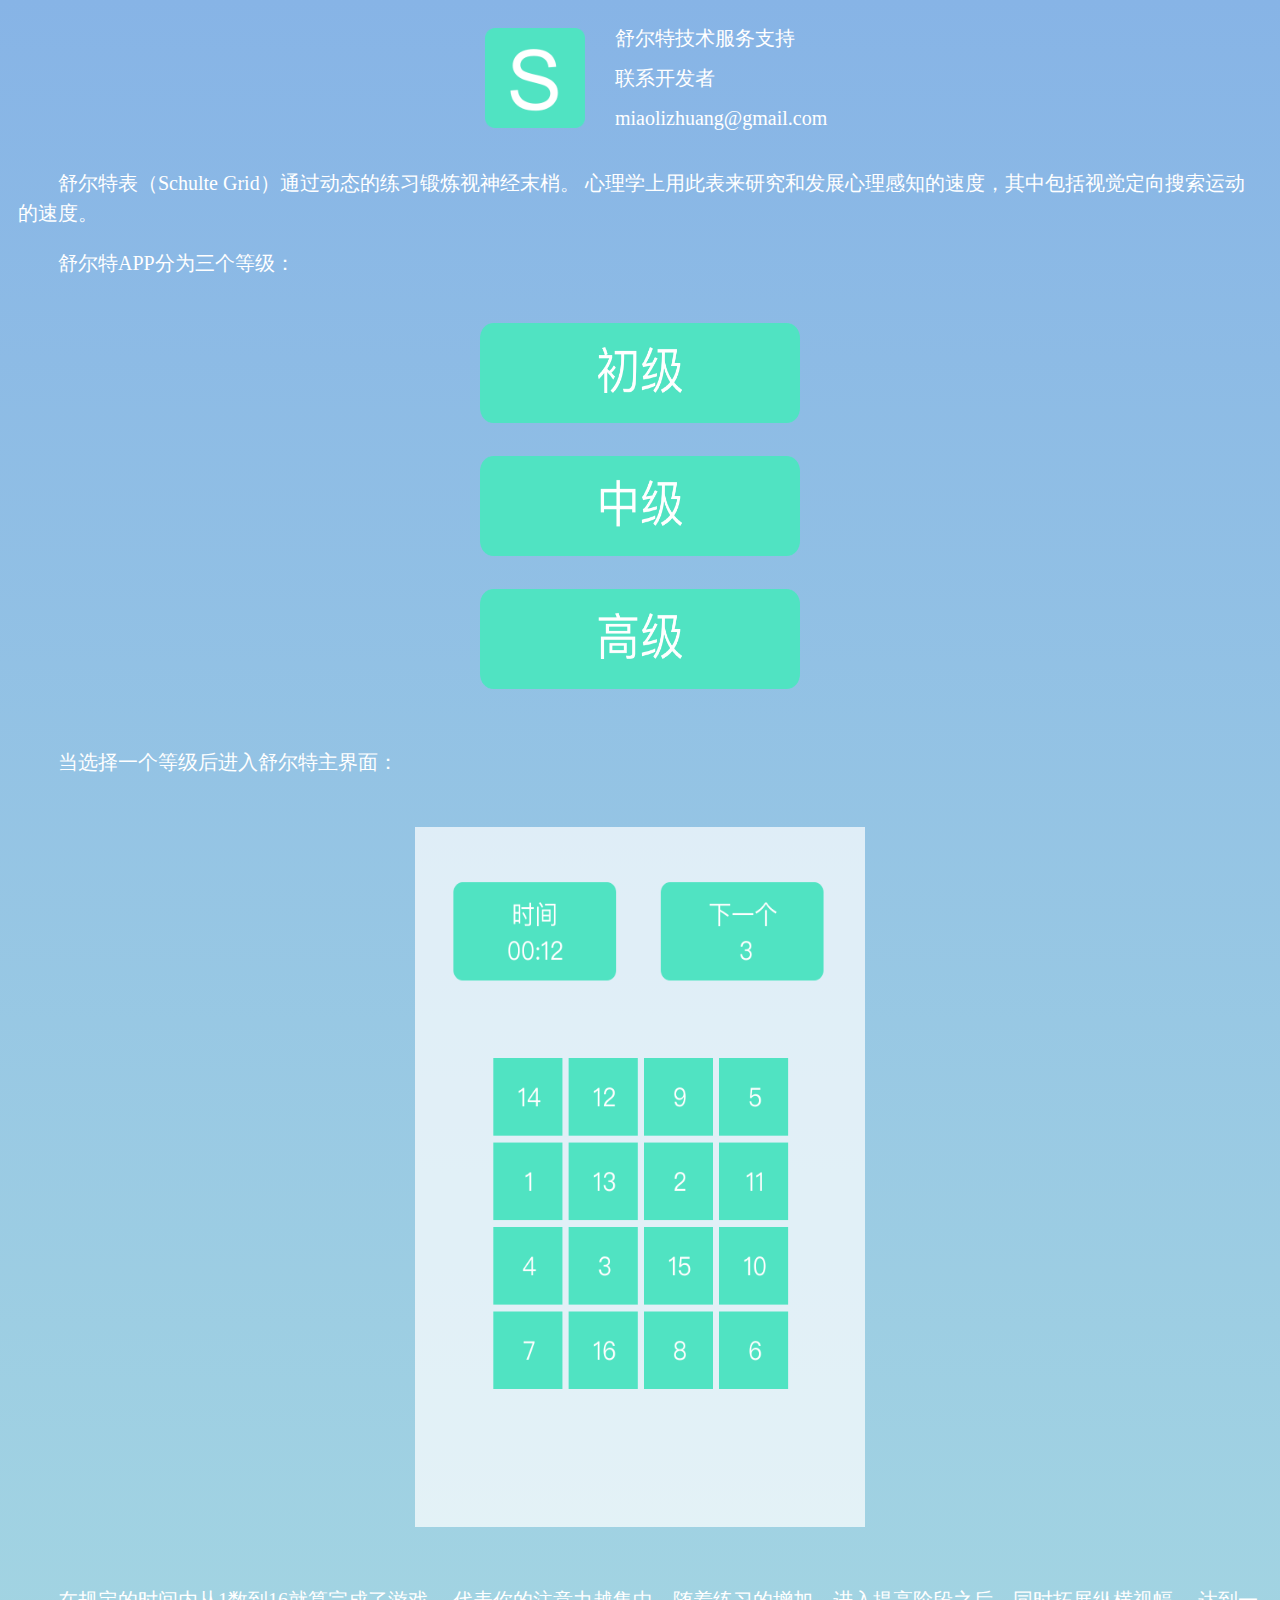
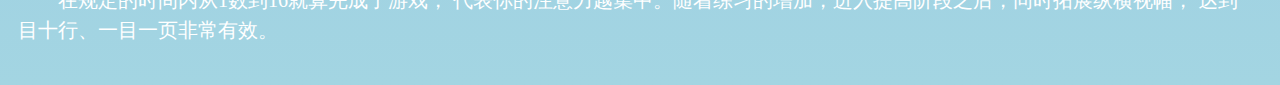
==== index.html @ 05d9ff1c "初始化" ====
<!DOCTYPE html PUBLIC "-//WAPFORUM//DTD XHTML Mobile 1.0//EN" "http://www.wapforum.org/DTD/xhtml-mobile10.dtd">

<html xmlns="http://www.w3.org/1999/xhtml">
<head>
    <meta name="viewport" content="width=device-width, initial-scale=1, maximum-scale=1, user-scalable=no" charset="UTF-8">
    <title>舒尔特</title>
    <style type="text/css">
        @import url(shuerte.css);
    </style>
</head>
<body>
    <div class="home-div">
        <img class="logo_image" src="images/logo.png"> </img>
        <div class="linkPeople" >
            <p class="p-header">舒尔特技术服务支持</p>
            <p class="p-header">联系开发者</p>
            <p class="p-header">miaolizhuang@gmail.com</p>
        </div>
    </div>
    <p  class="title-1">
        舒尔特表（Schulte Grid）通过动态的练习锻炼视神经末梢。
        心理学上用此表来研究和发展心理感知的速度，其中包括视觉定向搜索运动的速度。<br />
    </p>
    <p  class="title-1">舒尔特APP分为三个等级：</p>
    <div>

        <div> <img class="img1" src="images/初级.png" width="320px" height="100px" > </img></div>
        <div><img class="img2" src="images/中级.png" width="320px" height="100px"> </img></div>
        <div> <img class="img3" src="images/高级.png" width="320px" height="100px"> </img></div>

    </div>
    <p  class="title-1">当选择一个等级后进入舒尔特主界面：</p>
    <div> <img class="img_main" src="images/主页面.png" width="450px" height="700px" > </img></div>
    <p  class="title-bottom">在规定的时间内从1数到16就算完成了游戏，
        代表你的注意力越集中。随着练习的增加，进入提高阶段之后，同时拓展纵横视幅，
        达到一目十行、一目一页非常有效。</p>
    <!--<div class="div-1">-->
        <!--<img src="images/商品介绍图.png"> </img>-->
    <!--</div>-->
</body>
</html>
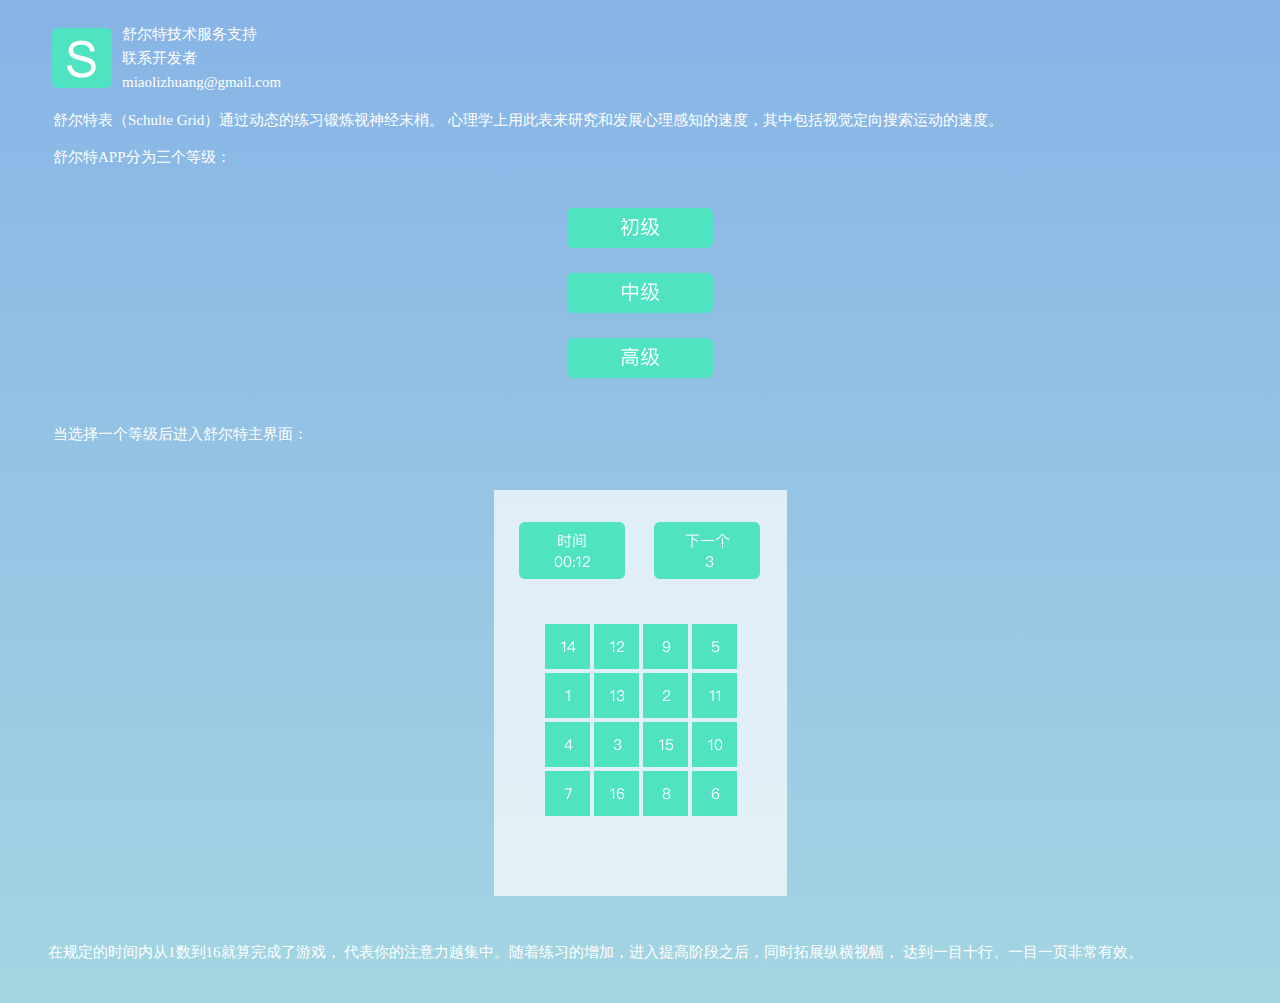
==== commit f3a751ad: "手机适配" ====
--- a/index.html
+++ b/index.html
@@ -1,9 +1,11 @@
 
-<!DOCTYPE html PUBLIC "-//WAPFORUM//DTD XHTML Mobile 1.0//EN" "http://www.wapforum.org/DTD/xhtml-mobile10.dtd">
+<!--<!DOCTYPE html PUBLIC "-//WAPFORUM//DTD XHTML Mobile 1.0//EN" "http://www.wapforum.org/DTD/xhtml-mobile10.dtd">-->
 
 <html xmlns="http://www.w3.org/1999/xhtml">
 <head>
-    <meta name="viewport" content="width=device-width, initial-scale=1, maximum-scale=1, user-scalable=no" charset="UTF-8">
+
+    <meta http-equiv="Content-Type" content="text/html; charset=utf-8" />
+    <meta name="viewport" content="width=device-width, initial-scale=1, maximum-scale=1, user-scalable=no" />
     <title>舒尔特</title>
     <style type="text/css">
         @import url(shuerte.css);
@@ -25,13 +27,13 @@
     <p  class="title-1">舒尔特APP分为三个等级：</p>
     <div>
 
-        <div> <img class="img1" src="images/初级.png" width="320px" height="100px" > </img></div>
-        <div><img class="img2" src="images/中级.png" width="320px" height="100px"> </img></div>
-        <div> <img class="img3" src="images/高级.png" width="320px" height="100px"> </img></div>
+        <div> <img class="img1" src="images/初级.png" width="146px" height="40px" > </img></div>
+        <div><img class="img2" src="images/中级.png" width="146px" height="40px"> </img></div>
+        <div> <img class="img3" src="images/高级.png" width="146px" height="40px"> </img></div>
 
     </div>
     <p  class="title-1">当选择一个等级后进入舒尔特主界面：</p>
-    <div> <img class="img_main" src="images/主页面.png" width="450px" height="700px" > </img></div>
+    <div> <img class="img_main" src="images/主页面.png" width="293px" height="406px" > </img></div>
     <p  class="title-bottom">在规定的时间内从1数到16就算完成了游戏，
         代表你的注意力越集中。随着练习的增加，进入提高阶段之后，同时拓展纵横视幅，
         达到一目十行、一目一页非常有效。</p>
